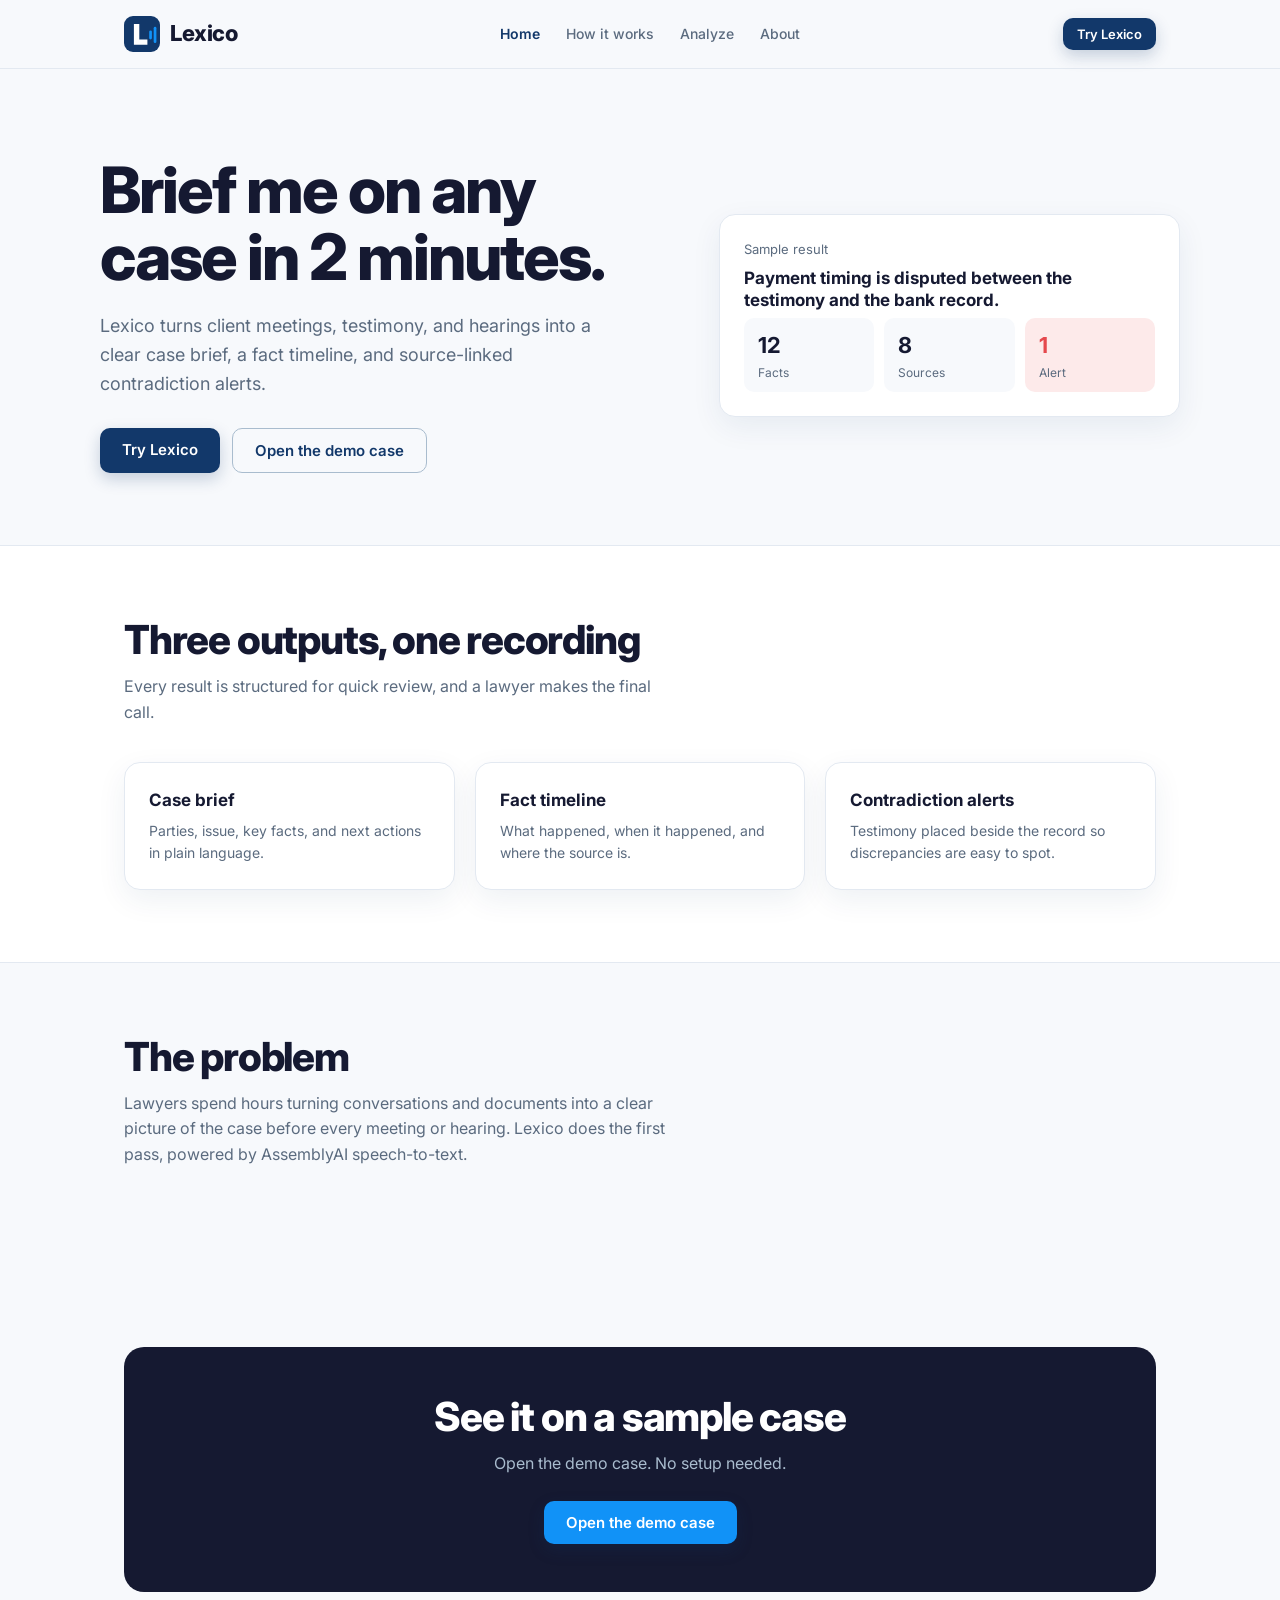
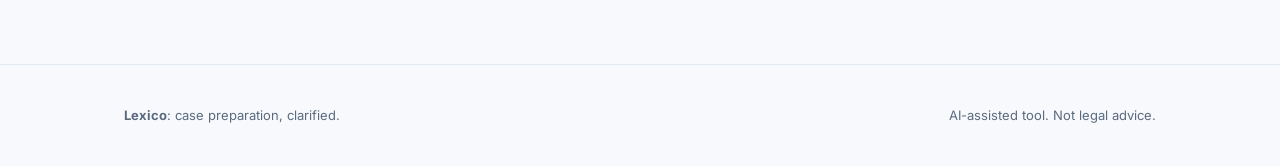
==== index.html @ c47c53f5 "Add files via upload" ====
<!DOCTYPE html>
<html lang="en"><head><meta charset="utf-8"><meta name="viewport" content="width=device-width, initial-scale=1">
<title>Lexico: Case preparation, clarified</title><meta name="description" content="Lexico turns case recordings into a clear brief, fact timeline, and contradiction review.">
<link rel="icon" href="data:image/svg+xml,%3Csvg xmlns='http://www.w3.org/2000/svg' viewBox='0 0 40 40'%3E%3Crect width='40' height='40' rx='10' fill='%2312386A'/%3E%3Cpath d='M11 9h6v17h9v6H11z' fill='white'/%3E%3Crect x='28' y='16' width='3' height='10' rx='1.5' fill='%231192F7'/%3E%3Crect x='33' y='12' width='3' height='18' rx='1.5' fill='%231192F7'/%3E%3C/svg%3E">
<link href="https://fonts.googleapis.com/css2?family=Inter:wght@400;500;600;800&display=swap" rel="stylesheet">
<link rel="stylesheet" href="style.css"></head><body>
<header><div class="wrap bar"><a class="logo" href="index.html" aria-label="Lexico home">
<svg width="36" height="36" viewBox="0 0 40 40" aria-hidden="true"><rect width="40" height="40" rx="10" fill="#12386A"/><path d="M11 9h6v17h9v6H11z" fill="#fff"/><rect x="28" y="16" width="3" height="10" rx="1.5" fill="#1192F7"/><rect x="33" y="12" width="3" height="18" rx="1.5" fill="#1192F7"/></svg>Lexico</a><nav><a href="index.html" class="on">Home</a><a href="how-it-works.html">How it works</a><a href="analyze.html">Analyze</a><a href="about.html">About</a></nav><a class="btn small" href="analyze.html">Try Lexico</a></div></header>
<main><div class="wrap hero"><div><h1>Brief me on any case in 2 minutes.</h1>
<p class="lead">Lexico turns client meetings, testimony, and hearings into a clear case brief, a fact timeline, and source-linked contradiction alerts.</p>
<div class="row"><a class="btn" href="analyze.html">Try Lexico</a><a class="btn ghost" href="analyze.html#demo">Open the demo case</a></div></div>
<div class="card pv" aria-label="Sample result"><small>Sample result</small><h3>Payment timing is disputed between the testimony and the bank record.</h3>
<div class="stats"><div class="stat"><b>12</b>Facts</div><div class="stat"><b>8</b>Sources</div><div class="stat red"><b>1</b>Alert</div></div></div></div>
<section class="alt"><div class="wrap"><h2>Three outputs, one recording</h2><p class="sub">Every result is structured for quick review, and a lawyer makes the final call.</p>
<div class="grid3"><div class="card"><h3>Case brief</h3><p>Parties, issue, key facts, and next actions in plain language.</p></div>
<div class="card"><h3>Fact timeline</h3><p>What happened, when it happened, and where the source is.</p></div>
<div class="card"><h3>Contradiction alerts</h3><p>Testimony placed beside the record so discrepancies are easy to spot.</p></div></div></div></section>
<section><div class="wrap"><h2>The problem</h2><p class="sub">Lawyers spend hours turning conversations and documents into a clear picture of the case before every meeting or hearing. Lexico does the first pass, powered by AssemblyAI speech-to-text.</p></div></section><section><div class="wrap"><div class="dark"><h2>See it on a sample case</h2><p>Open the demo case. No setup needed.</p><a class="btn" href="analyze.html#demo">Open the demo case</a></div></div></section></main>
<footer><div class="wrap"><span><b>Lexico</b>: case preparation, clarified.</span><span>AI-assisted tool. Not legal advice.</span></div></footer>
</body></html>
---- style.css ----
:root{--navy:#12386A;--ink:#151931;--accent:#1192F7;--bg:#F7F9FC;--card:#fff;--muted:#A9BCCE;--text2:#5B6B7F;--alert:#E5484D;--ok:#448C7C}
*{box-sizing:border-box;margin:0}
html{scroll-behavior:smooth}
body{font-family:Inter,system-ui,sans-serif;background:var(--bg);color:var(--ink);line-height:1.6}
a{color:inherit;text-decoration:none}
.wrap{max-width:1080px;margin:0 auto;padding:0 24px}
:focus-visible{outline:3px solid var(--accent);outline-offset:2px}
header{position:sticky;top:0;z-index:10;background:rgba(247,249,252,.92);backdrop-filter:blur(8px);border-bottom:1px solid #e3e9f1}
.bar{display:flex;align-items:center;justify-content:space-between;height:68px}
.logo{display:flex;align-items:center;gap:10px;font-weight:800;font-size:22px;letter-spacing:-.5px}
nav{display:flex;gap:26px;font-size:14px;font-weight:500;color:var(--text2)}
nav a:hover{color:var(--navy)}
.btn{display:inline-block;background:var(--navy);color:#fff;border:0;border-radius:10px;padding:12px 22px;font:600 15px Inter,sans-serif;cursor:pointer;box-shadow:0 6px 16px rgba(18,56,106,.22)}
.btn:hover{background:#0e2d55}.btn:disabled{opacity:.4;cursor:not-allowed;box-shadow:none}
.btn.ghost{background:transparent;color:var(--navy);border:1.5px solid var(--muted);box-shadow:none}
.btn.small{padding:8px 14px;font-size:13px}
.hero{padding:88px 0 72px;display:grid;grid-template-columns:1.1fr .9fr;gap:56px;align-items:center}
h1{font-size:clamp(38px,6vw,64px);line-height:1.04;letter-spacing:-2px;font-weight:800}
h2{font-size:clamp(28px,4vw,40px);letter-spacing:-1.2px;line-height:1.1;font-weight:800;margin-bottom:12px}
.lead{font-size:18px;color:var(--text2);margin:22px 0 30px;max-width:46ch}
.row{display:flex;gap:12px;flex-wrap:wrap}
.card{background:var(--card);border:1px solid #e3e9f1;border-radius:16px;padding:24px;box-shadow:0 10px 30px rgba(18,56,106,.07)}
.pv small{color:var(--text2);font-size:13px}
.pv h3{font-size:19px;margin:8px 0 18px;line-height:1.3}
.stats{display:grid;grid-template-columns:repeat(3,1fr);gap:10px}
.stat{background:var(--bg);border-radius:10px;padding:10px 14px;font-size:12px;color:var(--text2)}
.stat b{display:block;font-size:22px;color:var(--ink)}
.stat.red{background:#fdeaea}.stat.red b{color:var(--alert)}
section{padding:72px 0}
section.alt{background:#fff;border-top:1px solid #e3e9f1;border-bottom:1px solid #e3e9f1}
.sub{color:var(--text2);max-width:56ch;margin-bottom:36px}
.grid3{display:grid;grid-template-columns:repeat(3,1fr);gap:20px}
.grid4{display:grid;grid-template-columns:repeat(4,1fr);gap:20px}
.card h3{font-size:17px;margin-bottom:6px}
.card p{font-size:14px;color:var(--text2)}
.step{font-weight:800;font-size:13px;color:#fff;background:var(--accent);width:28px;height:28px;border-radius:50%;display:grid;place-items:center;margin-bottom:14px}
.app{display:grid;grid-template-columns:360px 1fr;gap:24px;align-items:start}
.drop{border:2px dashed var(--muted);border-radius:14px;padding:26px;text-align:center;color:var(--text2);font-size:14px;cursor:pointer;background:var(--bg)}
.drop.on{border-color:var(--accent);background:#eaf5ff}
.stack{display:grid;gap:12px;margin-top:14px}
.mic{display:flex;align-items:center;justify-content:center;gap:10px}
.dot{width:12px;height:12px;border-radius:50%;background:var(--accent)}
.rec .dot{background:var(--alert);animation:pulse 1.1s infinite}
@keyframes pulse{50%{box-shadow:0 0 0 8px rgba(229,72,77,.18)}}
.tabs{display:flex;gap:6px;border-bottom:1px solid #e3e9f1;margin-bottom:18px;flex-wrap:wrap}
.tab{background:none;border:0;padding:10px 14px;font:600 14px Inter,sans-serif;color:var(--text2);cursor:pointer;border-bottom:3px solid transparent}
.tab[aria-selected=true]{color:var(--navy);border-color:var(--accent)}
.badge{background:var(--alert);color:#fff;border-radius:99px;font-size:11px;padding:1px 7px;margin-left:6px}
.pane{display:none;min-height:200px}.pane.on{display:block}
.empty{color:var(--text2);font-size:14px;padding:24px 0}
.kv{margin-bottom:14px}.kv b{display:block;font-size:13px;color:var(--navy);margin-bottom:2px}
.kv div{font-size:14px;white-space:pre-wrap}
.tl{border-left:2px solid var(--muted);margin-left:6px;padding-left:20px}
.tl .ev{position:relative;margin-bottom:18px;font-size:14px}
.tl .ev:before{content:"";position:absolute;left:-27px;top:6px;width:11px;height:11px;border-radius:50%;background:var(--accent);border:2px solid #fff}
.tl .ev small{color:var(--text2);display:block}
.flag{border-left:5px solid var(--alert);background:#fff6f6;border-radius:10px;padding:14px 16px;margin-bottom:14px;font-size:14px}
.flag b{color:var(--alert)}
.flag small{color:var(--text2);display:block;margin-top:6px}
.tools{display:flex;gap:8px;margin-top:18px;flex-wrap:wrap}
details{margin-top:18px;font-size:14px}summary{cursor:pointer;font-weight:600;color:var(--navy)}
details p{margin-top:8px;color:var(--text2);white-space:pre-wrap}
.msg{font-size:14px;margin-top:12px;color:var(--text2)}.msg.err{color:var(--alert)}
.spin{display:inline-block;width:14px;height:14px;border:2px solid var(--muted);border-top-color:var(--accent);border-radius:50%;animation:sp .8s linear infinite;vertical-align:-2px;margin-right:8px}
@keyframes sp{to{transform:rotate(360deg)}}
.dark{background:var(--ink);color:#fff;border-radius:20px;padding:48px;text-align:center}
.dark p{color:var(--muted);margin:8px 0 24px}
.dark .btn{background:var(--accent)}
footer{padding:40px 0;font-size:13px;color:var(--text2);border-top:1px solid #e3e9f1}
footer .wrap{display:flex;justify-content:space-between;gap:20px;flex-wrap:wrap}
@media(max-width:820px){.hero,.app,.grid3,.grid4{grid-template-columns:1fr}nav{display:flex;order:3;width:100%;gap:18px;overflow-x:auto;padding-bottom:10px}.bar{height:auto;flex-wrap:wrap;padding-top:12px}.hero{padding-top:48px}}
@media(prefers-reduced-motion:reduce){*{animation:none!important}html{scroll-behavior:auto}}

nav a.on{color:var(--navy);font-weight:600}
.pv small{display:block}
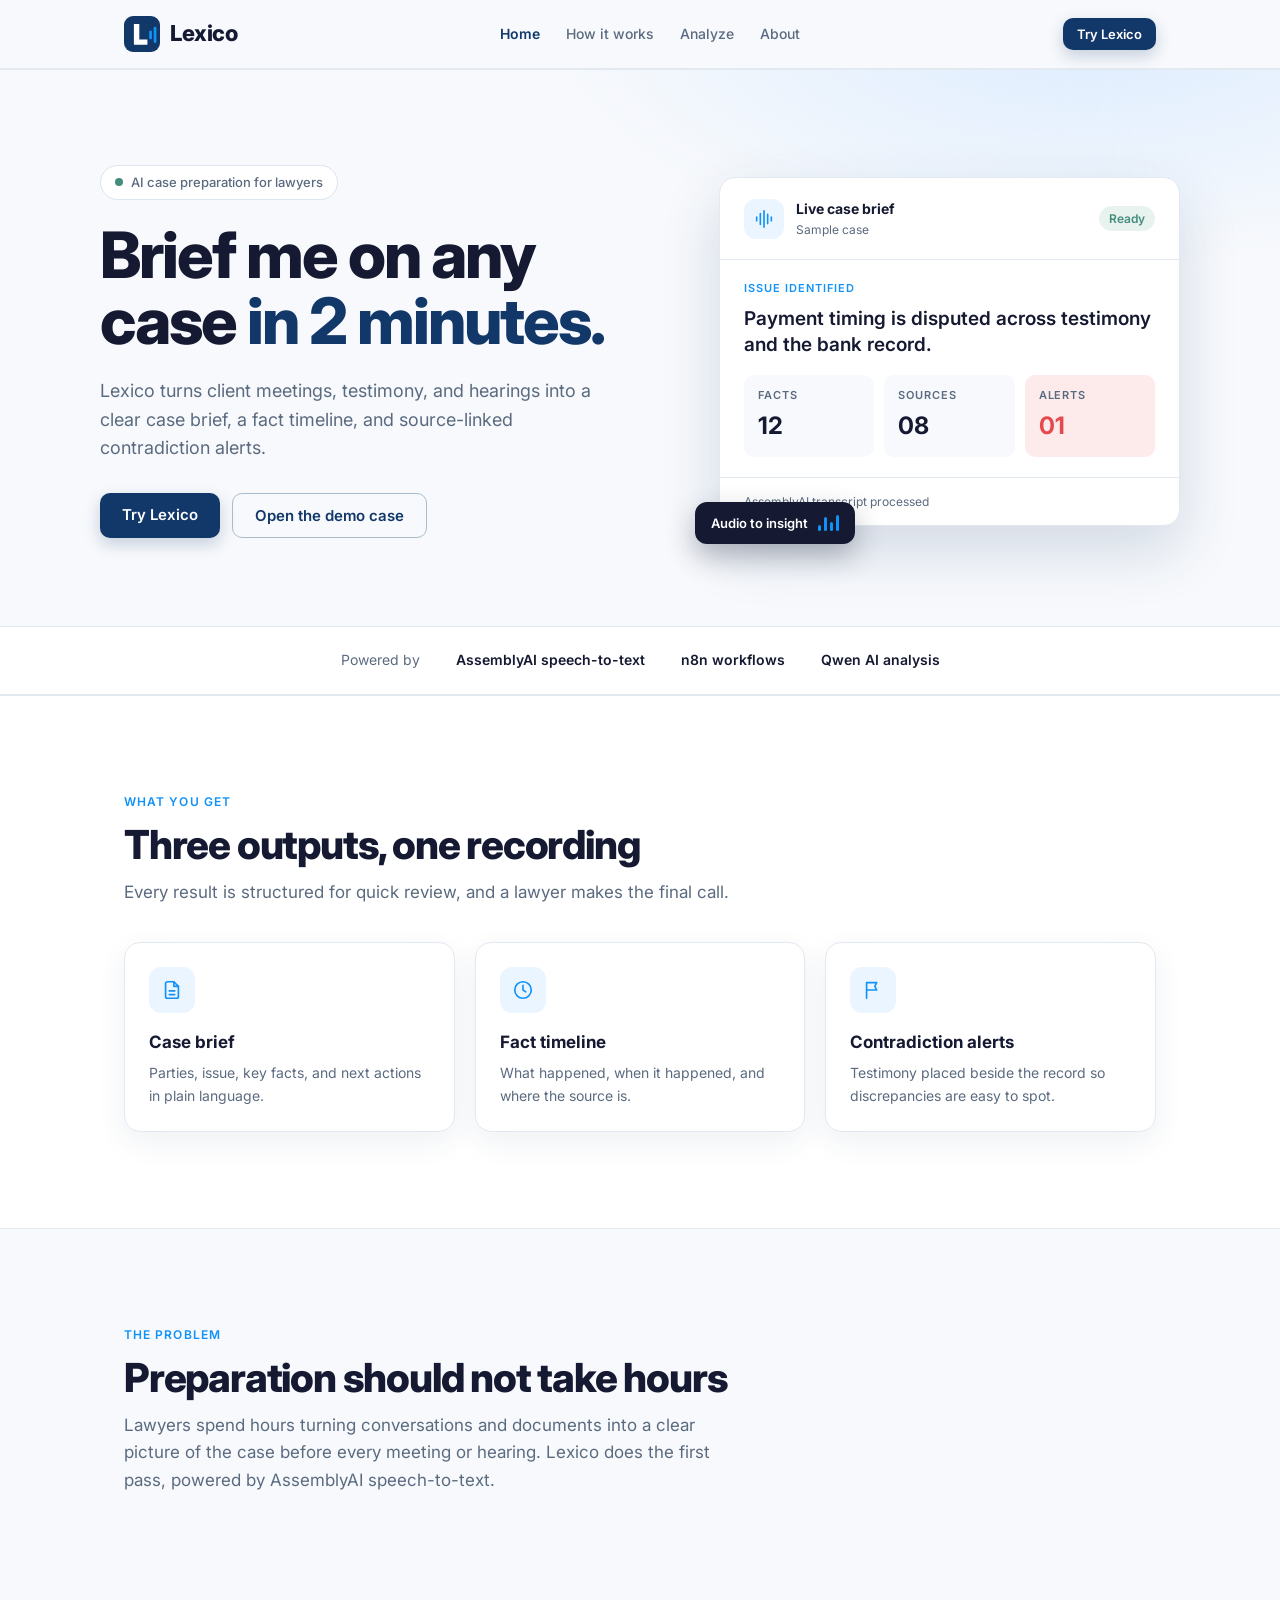
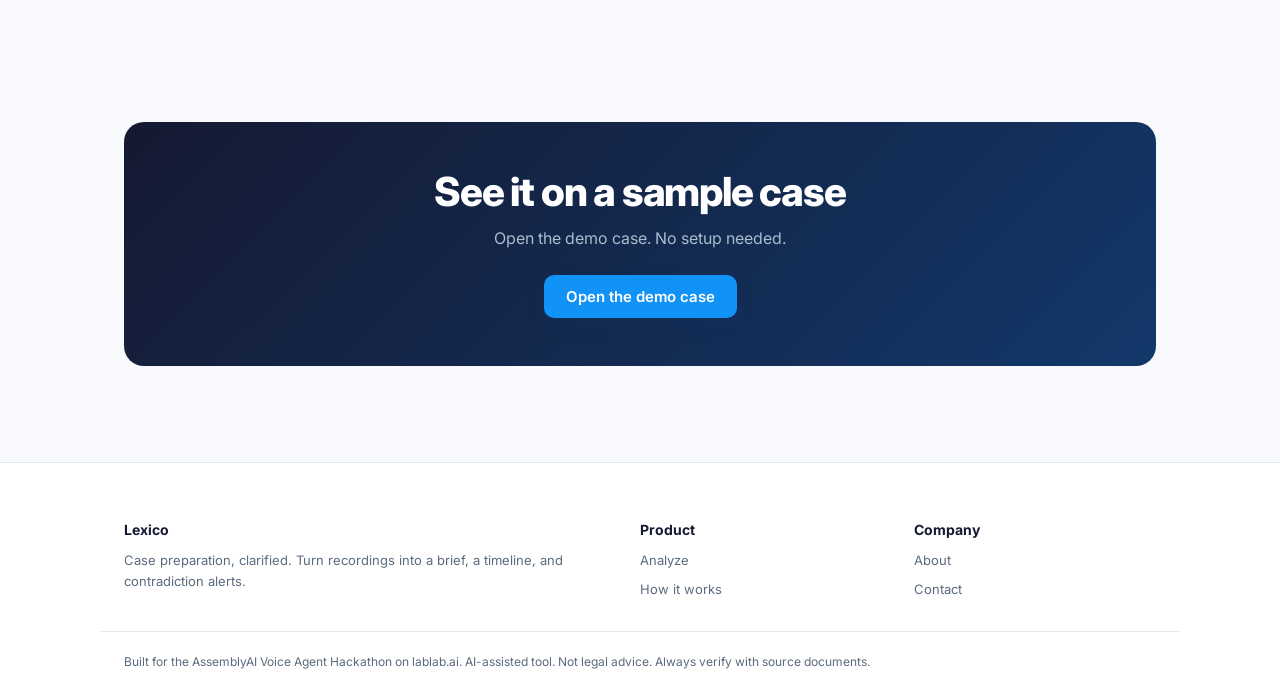
==== commit 59a2b087: "Add files via upload" ====
--- a/index.html
+++ b/index.html
@@ -6,15 +6,23 @@
 <link rel="stylesheet" href="style.css"></head><body>
 <header><div class="wrap bar"><a class="logo" href="index.html" aria-label="Lexico home">
 <svg width="36" height="36" viewBox="0 0 40 40" aria-hidden="true"><rect width="40" height="40" rx="10" fill="#12386A"/><path d="M11 9h6v17h9v6H11z" fill="#fff"/><rect x="28" y="16" width="3" height="10" rx="1.5" fill="#1192F7"/><rect x="33" y="12" width="3" height="18" rx="1.5" fill="#1192F7"/></svg>Lexico</a><nav><a href="index.html" class="on">Home</a><a href="how-it-works.html">How it works</a><a href="analyze.html">Analyze</a><a href="about.html">About</a></nav><a class="btn small" href="analyze.html">Try Lexico</a></div></header>
-<main><div class="wrap hero"><div><h1>Brief me on any case in 2 minutes.</h1>
+<main><div class="herobg"><div class="wrap hero"><div><div class="pill"><i></i>AI case preparation for lawyers</div><h1>Brief me on any case <em>in 2 minutes.</em></h1>
 <p class="lead">Lexico turns client meetings, testimony, and hearings into a clear case brief, a fact timeline, and source-linked contradiction alerts.</p>
 <div class="row"><a class="btn" href="analyze.html">Try Lexico</a><a class="btn ghost" href="analyze.html#demo">Open the demo case</a></div></div>
-<div class="card pv" aria-label="Sample result"><small>Sample result</small><h3>Payment timing is disputed between the testimony and the bank record.</h3>
-<div class="stats"><div class="stat"><b>12</b>Facts</div><div class="stat"><b>8</b>Sources</div><div class="stat red"><b>1</b>Alert</div></div></div></div>
-<section class="alt"><div class="wrap"><h2>Three outputs, one recording</h2><p class="sub">Every result is structured for quick review, and a lawyer makes the final call.</p>
-<div class="grid3"><div class="card"><h3>Case brief</h3><p>Parties, issue, key facts, and next actions in plain language.</p></div>
-<div class="card"><h3>Fact timeline</h3><p>What happened, when it happened, and where the source is.</p></div>
-<div class="card"><h3>Contradiction alerts</h3><p>Testimony placed beside the record so discrepancies are easy to spot.</p></div></div></div></section>
-<section><div class="wrap"><h2>The problem</h2><p class="sub">Lawyers spend hours turning conversations and documents into a clear picture of the case before every meeting or hearing. Lexico does the first pass, powered by AssemblyAI speech-to-text.</p></div></section><section><div class="wrap"><div class="dark"><h2>See it on a sample case</h2><p>Open the demo case. No setup needed.</p><a class="btn" href="analyze.html#demo">Open the demo case</a></div></div></section></main>
-<footer><div class="wrap"><span><b>Lexico</b>: case preparation, clarified.</span><span>AI-assisted tool. Not legal advice.</span></div></footer>
+<div class="pvwrap"><div class="card pv" aria-label="Sample result">
+<div class="hd"><div class="ico"><svg viewBox="0 0 24 24" aria-hidden="true"><path d="M4 10v4M8 6v12M12 3v18M16 7v10M20 10v4"/></svg></div><div><b>Live case brief</b><small>Sample case</small></div><span class="ok">Ready</span></div>
+<div class="bd"><div class="eyebrow">Issue identified</div><h3>Payment timing is disputed across testimony and the bank record.</h3>
+<div class="stats"><div class="stat"><span class="lab">FACTS</span><b>12</b></div><div class="stat"><span class="lab">SOURCES</span><b>08</b></div><div class="stat red"><span class="lab">ALERTS</span><b>01</b></div></div></div>
+<div class="ft">AssemblyAI transcript processed</div></div>
+<div class="float">Audio to insight<span><b style="height:6px"></b><b style="height:14px"></b><b style="height:9px"></b><b style="height:16px"></b></span></div></div></div></div>
+<div class="trust"><div class="wrap"><span>Powered by</span><b>AssemblyAI speech-to-text</b><b>n8n workflows</b><b>Qwen AI analysis</b></div></div>
+<section class="alt"><div class="wrap"><div class="eyebrow">What you get</div><h2>Three outputs, one recording</h2><p class="sub">Every result is structured for quick review, and a lawyer makes the final call.</p>
+<div class="grid3"><div class="card"><div class="ico"><svg viewBox="0 0 24 24" aria-hidden="true"><path d="M14 3H7a2 2 0 0 0-2 2v14a2 2 0 0 0 2 2h10a2 2 0 0 0 2-2V8z"/><path d="M14 3v5h5M9 13h6M9 17h6"/></svg></div><h3>Case brief</h3><p>Parties, issue, key facts, and next actions in plain language.</p></div>
+<div class="card"><div class="ico"><svg viewBox="0 0 24 24" aria-hidden="true"><circle cx="12" cy="12" r="9"/><path d="M12 7v5l3 2"/></svg></div><h3>Fact timeline</h3><p>What happened, when it happened, and where the source is.</p></div>
+<div class="card"><div class="ico"><svg viewBox="0 0 24 24" aria-hidden="true"><path d="M5 21V4M5 4h11l-2 4 2 4H5"/></svg></div><h3>Contradiction alerts</h3><p>Testimony placed beside the record so discrepancies are easy to spot.</p></div></div></div></section>
+<section><div class="wrap"><div class="eyebrow">The problem</div><h2>Preparation should not take hours</h2><p class="sub">Lawyers spend hours turning conversations and documents into a clear picture of the case before every meeting or hearing. Lexico does the first pass, powered by AssemblyAI speech-to-text.</p></div></section><section><div class="wrap"><div class="dark"><h2>See it on a sample case</h2><p>Open the demo case. No setup needed.</p><a class="btn" href="analyze.html#demo">Open the demo case</a></div></div></section></main>
+<footer><div class="wrap fgrid"><div><b>Lexico</b><span>Case preparation, clarified. Turn recordings into a brief, a timeline, and contradiction alerts.</span></div>
+<div><b>Product</b><a href="analyze.html">Analyze</a><a href="how-it-works.html">How it works</a></div>
+<div><b>Company</b><a href="about.html">About</a><a href="about.html#contact">Contact</a></div></div>
+<div class="wrap fine">Built for the AssemblyAI Voice Agent Hackathon on lablab.ai. AI-assisted tool. Not legal advice. Always verify with source documents.</div></footer>
 </body></html>
--- a/style.css
+++ b/style.css
@@ -72,4 +72,59 @@
 @media(prefers-reduced-motion:reduce){*{animation:none!important}html{scroll-behavior:auto}}
 
 nav a.on{color:var(--navy);font-weight:600}
-.pv small{display:block}+.pv small{display:block}
+/* --- polish --- */
+body{-webkit-font-smoothing:antialiased}
+section{padding:96px 0}
+.herobg{background:radial-gradient(900px 420px at 85% -10%,#dcecff 0%,transparent 60%),linear-gradient(#f7f9fc,#f7f9fc)}
+.hero{padding:96px 0 88px}
+.pill{display:inline-flex;align-items:center;gap:8px;background:#fff;border:1px solid #dbe4ef;border-radius:99px;padding:6px 14px;font-size:13px;font-weight:500;color:var(--text2);margin-bottom:22px}
+.pill i{width:8px;height:8px;border-radius:50%;background:var(--ok)}
+h1 em{font-style:normal;color:var(--navy)}
+.eyebrow{font-size:12px;font-weight:600;letter-spacing:.09em;text-transform:uppercase;color:var(--accent);margin-bottom:12px}
+.btn{transition:transform .15s,box-shadow .15s,background .15s}
+.btn:hover{transform:translateY(-1px);box-shadow:0 10px 22px rgba(18,56,106,.28)}
+.btn.ghost:hover{background:#fff;box-shadow:0 6px 16px rgba(18,56,106,.1)}
+.card{transition:transform .2s,box-shadow .2s,border-color .2s}
+.grid3 .card:hover,.grid4 .card:hover{transform:translateY(-3px);box-shadow:0 16px 36px rgba(18,56,106,.12);border-color:#cfdcec}
+.ico{width:46px;height:46px;border-radius:12px;background:#eaf5ff;display:grid;place-items:center;margin-bottom:16px}
+.ico svg{width:22px;height:22px;stroke:var(--accent);fill:none;stroke-width:1.8;stroke-linecap:round;stroke-linejoin:round}
+.pvwrap{position:relative}
+.pv{padding:26px;box-shadow:0 24px 60px rgba(18,56,106,.16)}
+.pvtop{display:flex;justify-content:space-between;align-items:center;margin-bottom:6px}
+.ok{background:#e8f3f0;color:var(--ok);font-size:12px;font-weight:600;padding:3px 10px;border-radius:99px}
+.float{position:absolute;left:-24px;bottom:-18px;background:var(--ink);color:#fff;font-size:13px;font-weight:600;padding:11px 16px;border-radius:12px;box-shadow:0 12px 28px rgba(21,25,49,.3);display:flex;align-items:center;gap:10px}
+.float span{display:flex;gap:3px;align-items:flex-end;height:16px}
+.float span b{width:3px;background:var(--accent);border-radius:2px}
+.trust{border-top:1px solid #e3e9f1;border-bottom:1px solid #e3e9f1;background:#fff;padding:22px 0;font-size:14px;color:var(--text2)}
+.trust .wrap{display:flex;gap:14px 36px;flex-wrap:wrap;align-items:center;justify-content:center}
+.trust b{color:var(--ink);font-weight:600}
+.tab{border-radius:8px 8px 0 0}.tab:hover{color:var(--navy);background:#f1f6fc}
+.app>.card:first-child{position:sticky;top:88px}
+.sub{font-size:17px}
+.dark{background:linear-gradient(135deg,#151931,#12386A)}
+header{box-shadow:0 1px 0 #e3e9f1}
+footer{background:#fff;padding:56px 0 28px}
+footer .fgrid{display:grid;grid-template-columns:2fr 1fr 1fr;gap:32px}
+footer .fgrid div{display:flex;flex-direction:column;gap:8px}
+footer .fgrid b{color:var(--ink);font-size:14px}
+footer .fgrid a:hover{color:var(--navy)}
+footer .fine{display:block;margin-top:32px;padding-top:20px;border-top:1px solid #e3e9f1;font-size:12px}
+@media(max-width:820px){footer .fgrid{grid-template-columns:1fr}.float{left:8px}section{padding:64px 0}.hero{padding:56px 0}}
+
+/* fixes + live card */
+.drop{display:block}
+.drop small{display:block;margin-top:6px;color:var(--muted)}
+.pv{padding:0;overflow:hidden}
+.pv .hd{display:flex;align-items:center;gap:12px;padding:20px 24px}
+.pv .hd .ico{margin:0;width:40px;height:40px}
+.pv .hd b{display:block;font-size:14px}
+.pv .hd small{font-size:12px}
+.pv .hd .ok{margin-left:auto}
+.pv .bd{padding:20px 24px;border-top:1px solid #e3e9f1}
+.pv .bd h3{font-size:19px;line-height:1.35;margin:8px 0 18px;font-weight:600}
+.pv .eyebrow{margin:0;font-size:11px}
+.pv .stat{padding:12px 14px}
+.pv .stat .lab{display:block;font-size:11px;font-weight:600;letter-spacing:.08em;color:var(--text2);margin-bottom:2px}
+.pv .stat b{font-size:24px}
+.pv .ft{padding:14px 24px;border-top:1px solid #e3e9f1;font-size:12px;color:var(--text2)}
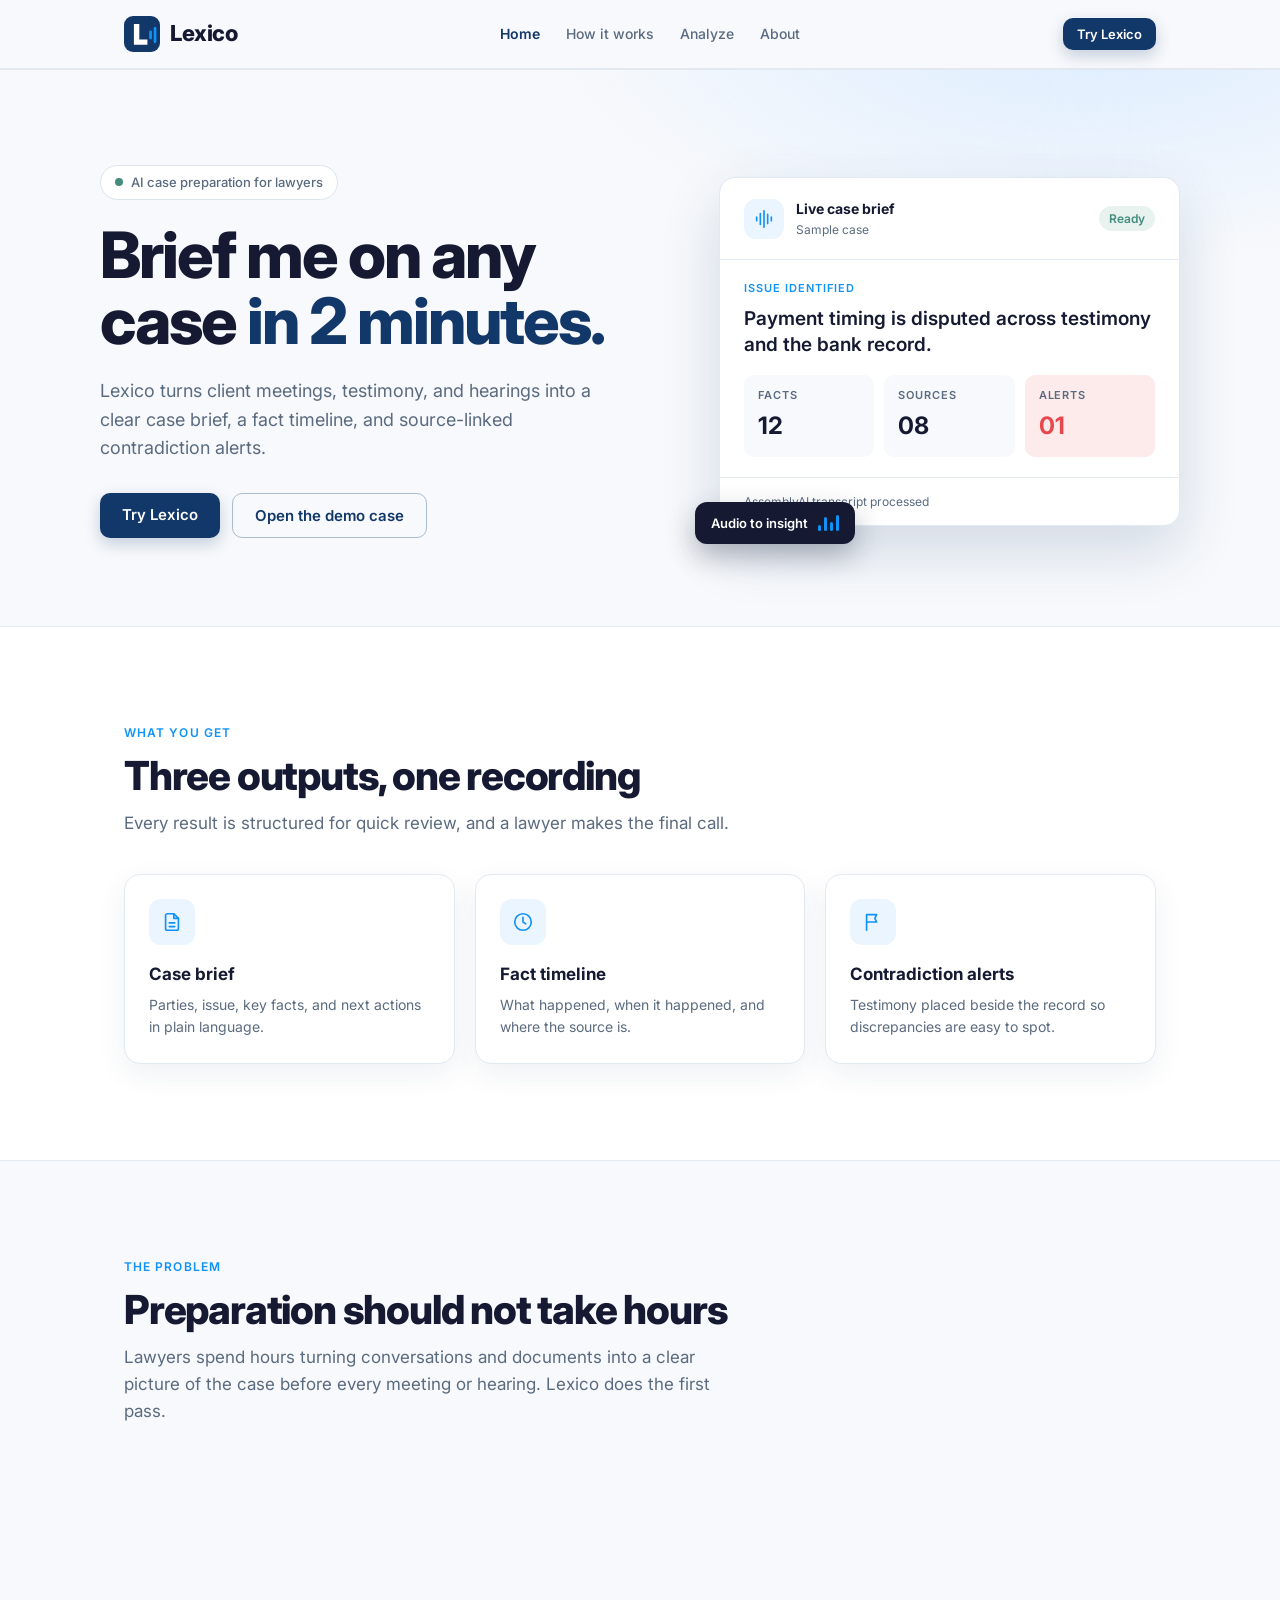
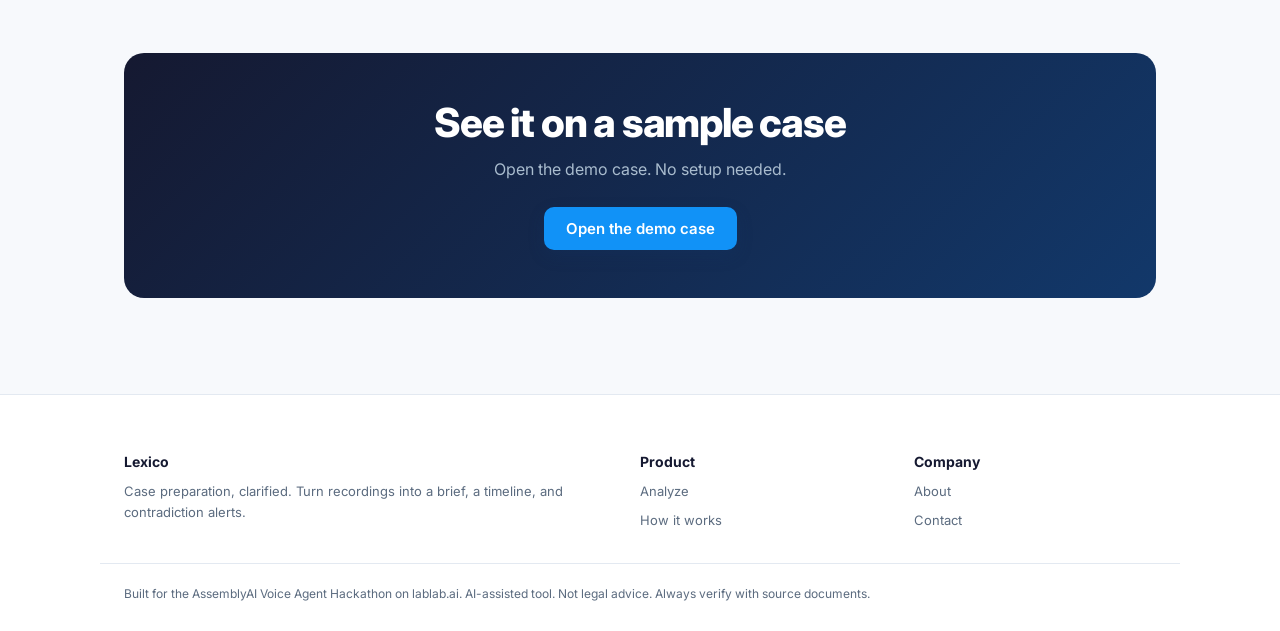
==== commit 2f8bdcb6: "Add files via upload" ====
--- a/index.html
+++ b/index.html
@@ -15,12 +15,11 @@
 <div class="stats"><div class="stat"><span class="lab">FACTS</span><b>12</b></div><div class="stat"><span class="lab">SOURCES</span><b>08</b></div><div class="stat red"><span class="lab">ALERTS</span><b>01</b></div></div></div>
 <div class="ft">AssemblyAI transcript processed</div></div>
 <div class="float">Audio to insight<span><b style="height:6px"></b><b style="height:14px"></b><b style="height:9px"></b><b style="height:16px"></b></span></div></div></div></div>
-<div class="trust"><div class="wrap"><span>Powered by</span><b>AssemblyAI speech-to-text</b><b>n8n workflows</b><b>Qwen AI analysis</b></div></div>
 <section class="alt"><div class="wrap"><div class="eyebrow">What you get</div><h2>Three outputs, one recording</h2><p class="sub">Every result is structured for quick review, and a lawyer makes the final call.</p>
 <div class="grid3"><div class="card"><div class="ico"><svg viewBox="0 0 24 24" aria-hidden="true"><path d="M14 3H7a2 2 0 0 0-2 2v14a2 2 0 0 0 2 2h10a2 2 0 0 0 2-2V8z"/><path d="M14 3v5h5M9 13h6M9 17h6"/></svg></div><h3>Case brief</h3><p>Parties, issue, key facts, and next actions in plain language.</p></div>
 <div class="card"><div class="ico"><svg viewBox="0 0 24 24" aria-hidden="true"><circle cx="12" cy="12" r="9"/><path d="M12 7v5l3 2"/></svg></div><h3>Fact timeline</h3><p>What happened, when it happened, and where the source is.</p></div>
 <div class="card"><div class="ico"><svg viewBox="0 0 24 24" aria-hidden="true"><path d="M5 21V4M5 4h11l-2 4 2 4H5"/></svg></div><h3>Contradiction alerts</h3><p>Testimony placed beside the record so discrepancies are easy to spot.</p></div></div></div></section>
-<section><div class="wrap"><div class="eyebrow">The problem</div><h2>Preparation should not take hours</h2><p class="sub">Lawyers spend hours turning conversations and documents into a clear picture of the case before every meeting or hearing. Lexico does the first pass, powered by AssemblyAI speech-to-text.</p></div></section><section><div class="wrap"><div class="dark"><h2>See it on a sample case</h2><p>Open the demo case. No setup needed.</p><a class="btn" href="analyze.html#demo">Open the demo case</a></div></div></section></main>
+<section><div class="wrap"><div class="eyebrow">The problem</div><h2>Preparation should not take hours</h2><p class="sub">Lawyers spend hours turning conversations and documents into a clear picture of the case before every meeting or hearing. Lexico does the first pass.</p></div></section><section><div class="wrap"><div class="dark"><h2>See it on a sample case</h2><p>Open the demo case. No setup needed.</p><a class="btn" href="analyze.html#demo">Open the demo case</a></div></div></section></main>
 <footer><div class="wrap fgrid"><div><b>Lexico</b><span>Case preparation, clarified. Turn recordings into a brief, a timeline, and contradiction alerts.</span></div>
 <div><b>Product</b><a href="analyze.html">Analyze</a><a href="how-it-works.html">How it works</a></div>
 <div><b>Company</b><a href="about.html">About</a><a href="about.html#contact">Contact</a></div></div>
